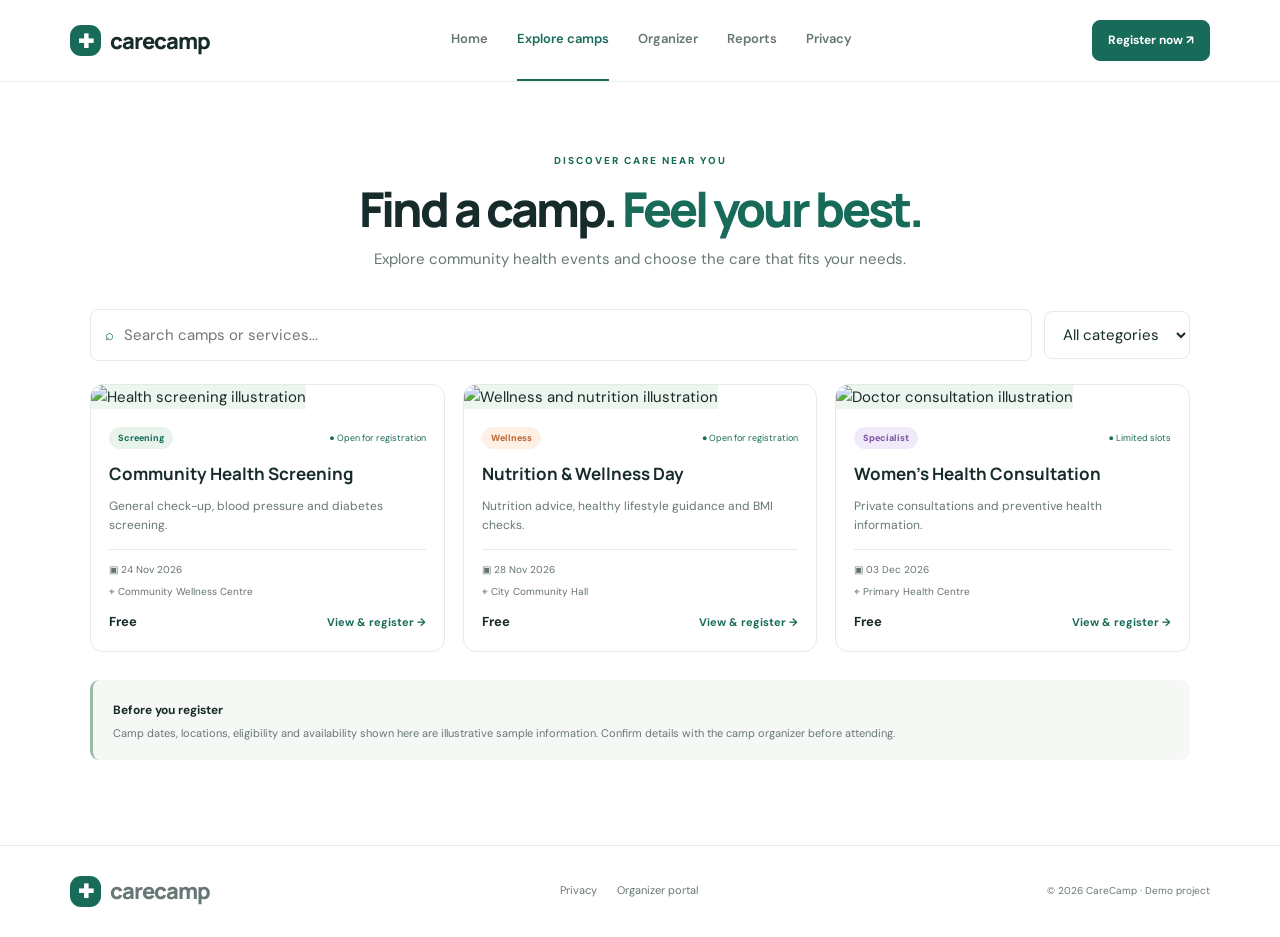
==== camps.html @ 64973202 "Add files via upload" ====
<!DOCTYPE html><html lang="en"><head><meta charset="UTF-8"><meta name="viewport" content="width=device-width, initial-scale=1.0"><title>Explore Camps — CareCamp</title><link rel="stylesheet" href="styles.css"></head><body>
<header class="site-header"><a class="brand" href="index.html"><span class="brand-mark">✚</span> carecamp</a><nav class="nav"><a href="index.html">Home</a><a class="active" href="camps.html">Explore camps</a><a href="dashboard.html">Organizer</a><a href="reports.html">Reports</a><a href="privacy.html">Privacy</a></nav><a class="btn btn-small" href="register.html">Register now ↗</a><button class="menu-toggle">☰</button></header>
<main class="page-wrap"><div class="page-intro"><span class="eyebrow">DISCOVER CARE NEAR YOU</span><h1>Find a camp. <em>Feel your best.</em></h1><p>Explore community health events and choose the care that fits your needs.</p></div>
<div class="toolbar"><label class="search-box">⌕ <input id="campSearch" placeholder="Search camps or services..."></label><select id="campFilter"><option value="all">All categories</option><option>Screening</option><option>Wellness</option><option>Specialist</option></select></div>
<div class="camp-grid" id="campGrid">
<article class="camp-card"><img src="assets/camp-screening.svg" alt="Health screening illustration"><div class="camp-content"><div class="camp-meta"><span class="tag">Screening</span><span>● Open for registration</span></div><h3>Community Health Screening</h3><p>General check-up, blood pressure and diabetes screening.</p><div class="camp-details"><span>▣ 24 Nov 2026</span><span>⌖ Community Wellness Centre</span></div><div class="camp-bottom"><b>Free</b><a class="text-link" href="register.html?camp=screening">View & register →</a></div></div></article>
<article class="camp-card"><img src="assets/camp-wellness.svg" alt="Wellness and nutrition illustration"><div class="camp-content"><div class="camp-meta"><span class="tag tag-orange">Wellness</span><span>● Open for registration</span></div><h3>Nutrition & Wellness Day</h3><p>Nutrition advice, healthy lifestyle guidance and BMI checks.</p><div class="camp-details"><span>▣ 28 Nov 2026</span><span>⌖ City Community Hall</span></div><div class="camp-bottom"><b>Free</b><a class="text-link" href="register.html?camp=wellness">View & register →</a></div></div></article>
<article class="camp-card"><img src="assets/camp-specialist.svg" alt="Doctor consultation illustration"><div class="camp-content"><div class="camp-meta"><span class="tag tag-purple">Specialist</span><span>● Limited slots</span></div><h3>Women's Health Consultation</h3><p>Private consultations and preventive health information.</p><div class="camp-details"><span>▣ 03 Dec 2026</span><span>⌖ Primary Health Centre</span></div><div class="camp-bottom"><b>Free</b><a class="text-link" href="register.html?camp=women">View & register →</a></div></div></article>
</div><div class="empty-state" id="emptyState" hidden>No camps match your search. Try another keyword.</div>
<div class="info-note"><b>Before you register</b><p>Camp dates, locations, eligibility and availability shown here are illustrative sample information. Confirm details with the camp organizer before attending.</p></div></main>
<footer class="footer"><a class="brand" href="index.html"><span class="brand-mark">✚</span> carecamp</a><div><a href="privacy.html">Privacy</a><a href="dashboard.html">Organizer portal</a></div><small>© 2026 CareCamp · Demo project</small></footer><script src="app.js"></script></body></html>
---- styles.css ----
@import url('https://fonts.googleapis.com/css2?family=DM+Sans:wght@400;500;600;700&family=Manrope:wght@400;500;600;700;800&display=swap');
:root{--ink:#172b2a;--muted:#667775;--green:#176b58;--mint:#e7f3ed;--line:#e4ebe7;--cream:#f8faf7;--orange:#f2a36f;--shadow:0 18px 55px rgba(27,59,50,.09)}
*{box-sizing:border-box}html{scroll-behavior:smooth}body{margin:0;background:#fff;color:var(--ink);font-family:'DM Sans',sans-serif;font-size:15px;line-height:1.6}a{color:inherit;text-decoration:none}button,input,select,textarea{font:inherit}.site-header{height:82px;padding:0 max(calc((100% - 1160px)/2),5.5%);display:flex;align-items:center;justify-content:space-between;border-bottom:1px solid #edf1ee;background:#fff;position:sticky;top:0;z-index:10}.brand{font:800 22px Manrope,sans-serif;letter-spacing:-1px;display:flex;align-items:center;gap:9px}.brand-mark{display:grid;place-items:center;background:var(--green);color:white;border-radius:11px;width:31px;height:31px;font-size:19px}.nav{display:flex;gap:29px;color:#657571;font-size:13px;font-weight:600}.nav a{padding:29px 0;border-bottom:2px solid transparent}.nav a:hover,.nav a.active{color:var(--green);border-color:var(--green)}.btn{display:inline-flex;align-items:center;justify-content:center;gap:18px;padding:14px 21px;background:var(--green);color:white;border:1px solid var(--green);border-radius:8px;font-weight:700;font-size:13px;transition:.2s}.btn:hover{background:#105442;transform:translateY(-1px)}.btn-small{padding:10px 15px;font-size:12px}.btn-light{background:white;color:var(--green);border-color:white}.btn-outline{background:white;color:var(--green)}.btn-wide{width:100%}.menu-toggle{display:none;background:none;border:0;font-size:23px}
.hero{max-width:1160px;margin:auto;min-height:570px;padding:75px 0 65px;display:grid;grid-template-columns:1fr 1.05fr;align-items:center;gap:50px}.hero-copy{padding:0 0 5px}.eyebrow{font-size:10px;letter-spacing:2px;color:var(--green);font-weight:800}.eyebrow i{display:inline-block;width:7px;height:7px;border-radius:50%;background:#e99c6c;margin-right:7px}.hero h1,.page-intro h1,.form-aside h1,.dash-heading h1{font:800 clamp(42px,5vw,63px)/1.08 Manrope,sans-serif;letter-spacing:-3px;margin:20px 0}.hero h1 em,.page-intro h1 em,.form-aside h1 em,.dash-heading h1 em,.section h2 em,.banner h2 em{color:var(--green);font-style:normal}.hero-copy>p{max-width:450px;color:var(--muted);font-size:16px;line-height:1.8}.hero-actions{display:flex;align-items:center;gap:25px;margin-top:30px}.text-link{color:var(--green);font-size:13px;font-weight:700}.text-link:hover{text-decoration:underline}.hero-proof{display:flex;align-items:center;gap:14px;margin-top:50px}.avatar-stack{display:flex;padding-left:5px}.avatar-stack span{width:30px;height:30px;margin-left:-5px;border:2px solid white;border-radius:50%;background:#d9eee4;display:grid;place-items:center;font-size:8px;font-weight:800;color:var(--green)}.avatar-stack span:nth-child(2){background:#f9ddc9}.avatar-stack span:nth-child(3){background:#dce4f6}.avatar-stack span:nth-child(4){background:var(--green);color:#fff}.hero-proof strong,.hero-proof small{display:block}.hero-proof strong{font-size:11px}.hero-proof small{font-size:10px;color:var(--muted)}.hero-art{position:relative;background:#edf6f0;border-radius:48% 48% 18px 18px;padding:30px 25px 0;min-height:410px;display:flex;align-items:flex-end;justify-content:center}.hero-art>img{width:100%;max-height:390px;object-fit:contain}.floating-card,.stat-pill{position:absolute;background:white;border-radius:12px;box-shadow:var(--shadow);display:flex;align-items:center;gap:10px;padding:12px 15px}.floating-card{left:-22px;top:80px}.float-icon{width:28px;height:28px;border-radius:50%;display:grid;place-items:center;background:#e3f4e9;color:var(--green);font-weight:bold}.floating-card b,.floating-card small{display:block}.floating-card b{font-size:11px}.floating-card small,.stat-pill span{font-size:9px;color:var(--muted)}.stat-pill{right:-15px;bottom:50px;display:block}.stat-pill b{font:800 22px Manrope;color:var(--green);display:block}.trust-strip{background:#f7faf7;padding:23px max(calc((100% - 1160px)/2),5.5%);display:flex;justify-content:space-between;align-items:center;color:#667775;font-size:12px}.trust-strip>span{font-size:9px;letter-spacing:1.5px;font-weight:800}.trust-strip b{color:var(--green);margin-right:7px}.section{max-width:1160px;margin:95px auto}.section-heading{display:flex;justify-content:space-between;align-items:end;margin-bottom:30px}.section h2,.banner h2{font:800 34px/1.2 Manrope;letter-spacing:-1.5px;margin:12px 0}.feature-grid{display:grid;grid-template-columns:repeat(4,1fr);gap:15px}.feature-card{padding:24px 21px 22px;border-radius:13px;min-height:245px;transition:.2s}.feature-card:hover{transform:translateY(-4px);box-shadow:var(--shadow)}.feature-green{background:#eaf4ee}.feature-peach{background:#fff1e8}.feature-blue{background:#edf2fb}.feature-lilac{background:#f3eff9}.feature-icon{width:39px;height:39px;border-radius:11px;background:#fff;display:grid;place-items:center;font-size:22px;color:var(--green);margin-bottom:23px}.card-kicker{display:block;font-size:9px;letter-spacing:1.4px;font-weight:800;color:#70817b}.feature-card h3{font:700 17px Manrope;margin:8px 0}.feature-card p{font-size:12px;color:#64736f;line-height:1.7;min-height:62px}.feature-card>b{font-size:11px;color:var(--green)}.banner{max-width:1160px;margin:0 auto 90px;background:#eaf4ee;border-radius:18px;min-height:300px;padding:45px 55px;display:flex;align-items:center;justify-content:space-between;overflow:hidden}.banner h2{font-size:38px}.banner p{color:var(--muted);font-size:13px;margin-bottom:22px}.banner>img{width:38%;max-height:250px;object-fit:contain}.footer{border-top:1px solid var(--line);padding:30px max(calc((100% - 1160px)/2),5.5%);display:flex;align-items:center;justify-content:space-between;gap:20px;color:var(--muted)}.footer p{font-size:11px}.footer div{display:flex;gap:20px;font-size:11px}.footer small{font-size:10px}.page-wrap{max-width:1100px;margin:0 auto;padding:65px 0 85px}.page-intro{text-align:center;max-width:650px;margin:0 auto 38px}.page-intro h1{font-size:48px;margin:12px 0}.page-intro p{color:var(--muted);margin:0}.toolbar,.report-toolbar{display:flex;gap:12px;justify-content:space-between;align-items:center;margin:30px 0 23px}.search-box{display:flex;align-items:center;gap:10px;border:1px solid var(--line);border-radius:8px;padding:0 14px;flex:1;color:var(--green)}.search-box input{border:0;outline:0;width:100%;padding:13px 0}.toolbar select,.report-toolbar select{padding:12px 14px;border:1px solid var(--line);border-radius:8px;background:white;color:var(--ink)}.camp-grid{display:grid;grid-template-columns:repeat(3,1fr);gap:18px}.camp-card{border:1px solid var(--line);border-radius:13px;overflow:hidden;background:white}.camp-card>img{width:100%;height:165px;object-fit:cover;background:#edf5ef}.camp-content{padding:18px}.camp-meta{display:flex;justify-content:space-between;align-items:center;font-size:9px;color:var(--green)}.tag{display:inline-block;background:#e8f3ec;color:var(--green);padding:4px 9px;border-radius:30px;font-size:9px;font-weight:800}.tag-orange{background:#fff0e5;color:#b76531}.tag-purple{background:#f1eafa;color:#7852a1}.camp-card h3{font:700 17px Manrope;margin:13px 0 5px}.camp-card p{font-size:12px;color:var(--muted);min-height:40px}.camp-details{display:grid;gap:6px;color:#64736f;font-size:10px;padding:12px 0;border-top:1px solid var(--line)}.camp-bottom{display:flex;justify-content:space-between;align-items:center}.camp-bottom b{font-size:13px}.camp-bottom .text-link{font-size:11px}.info-note{margin-top:28px;padding:17px 20px;border-radius:9px;background:#f6f8f6;border-left:3px solid #9abdaa}.info-note b{font-size:12px}.info-note p{font-size:11px;color:var(--muted);margin:4px 0 0}.empty-state{text-align:center;padding:35px;color:var(--muted)}[hidden]{display:none!important}
.form-layout{max-width:1050px;margin:0 auto;padding:65px 0 85px;display:grid;grid-template-columns:.9fr 1.1fr;gap:75px;align-items:start}.form-aside{padding-top:35px}.form-aside h1{font-size:49px}.form-aside>p{color:var(--muted);max-width:390px}.form-aside>img{width:100%;max-width:400px;display:block;margin:30px auto 15px}.aside-tip{padding:17px;background:#edf6f0;border-radius:10px;font-size:12px}.aside-tip p{color:var(--muted);font-size:11px;margin:5px 0 0}.form-panel,.slot-panel,.data-panel{border:1px solid var(--line);border-radius:14px;padding:28px;background:white;box-shadow:0 8px 30px rgba(20,50,40,.035)}.form-title{margin-bottom:22px}.step{font-size:9px;letter-spacing:1.5px;color:var(--green);font-weight:800}.form-title h2,.panel-head h2{font:700 23px Manrope;margin:7px 0 2px}.form-title p{font-size:11px;color:var(--muted);margin:0}.form-panel form>label,.two-col label{display:block;font-size:11px;font-weight:700;margin:15px 0;color:#40514c}.form-panel input:not([type=checkbox]),.form-panel select,.form-panel textarea{display:block;width:100%;margin-top:6px;padding:11px 12px;border:1px solid #dfe8e2;border-radius:7px;outline:none;font-size:12px;background:#fff;color:var(--ink)}.form-panel input:focus,.form-panel select:focus,.form-panel textarea:focus{border-color:var(--green)}.two-col{display:grid;grid-template-columns:1fr 1fr;gap:13px}.checkline{display:flex!important;align-items:flex-start;gap:9px;font-weight:500!important;line-height:1.5}.checkline input{margin-top:3px;accent-color:var(--green)}.form-foot{font-size:10px;color:var(--muted);text-align:center}.form-foot a{color:var(--green);font-weight:700}.success-message{background:#e8f5ed;color:#176b58;padding:13px;border-radius:7px;font-size:12px;margin-top:15px}
.appointment-layout{display:grid;grid-template-columns:1.5fr .8fr;gap:20px}.panel-head{display:flex;align-items:center;justify-content:space-between;margin-bottom:25px}.panel-head h2{margin-bottom:0}.slot-grid{display:grid;grid-template-columns:repeat(3,1fr);gap:12px}.slot{background:#f7faf7;border:1px solid var(--line);border-radius:8px;padding:14px 8px;color:var(--ink);font-weight:700;cursor:pointer}.slot small{display:block;font-size:9px;color:var(--green);font-weight:500}.slot:hover,.slot.selected{border-color:var(--green);background:#eaf4ee}.slot.disabled{opacity:.4;cursor:not-allowed}.slot-selection{font-size:11px;color:var(--muted);padding:20px 0}.appointment-aside{background:#f5f8f5;padding:25px;border-radius:12px}.appointment-aside h3,.privacy-side h2{font:700 20px Manrope;margin-top:0}.appointment-aside ul,.privacy-side ul{padding-left:18px;color:var(--muted);font-size:12px;line-height:2}.dash-heading{display:flex;justify-content:space-between;align-items:center;margin-bottom:30px}.dash-heading h1{font-size:42px;margin:10px 0}.dash-heading p{color:var(--muted);margin:0}.stats-grid{display:grid;grid-template-columns:repeat(4,1fr);gap:14px;margin:25px 0}.stat-card{padding:20px;border:1px solid var(--line);border-radius:11px}.stat-card span,.stat-card small{display:block;color:var(--muted);font-size:10px}.stat-card b{display:block;font:800 30px Manrope;margin:7px 0}.positive{color:var(--green)!important}.warning{color:#c47b3b!important}.dashboard-grid,.report-grid{display:grid;grid-template-columns:1.35fr 1fr;gap:17px;margin-top:18px}.data-panel{padding:23px;min-width:0}.data-panel .panel-head{margin-bottom:18px}.data-panel h2{font-size:18px}.table-wrap{overflow:auto}table{border-collapse:collapse;width:100%;font-size:10px;text-align:left}th{color:#80908a;font-size:9px;text-transform:uppercase;letter-spacing:.7px}td,th{padding:13px 9px;border-bottom:1px solid var(--line)}td:first-child{font-weight:600}.status{padding:4px 8px;border-radius:20px;font-size:9px}.status-green{background:#e8f3ec;color:var(--green)}.status-orange{background:#fff0e5;color:#b76531}.action-row{display:flex;align-items:center;gap:12px;padding:14px 0;border-bottom:1px solid var(--line)}.action-row>span{width:34px;height:34px;display:grid;place-items:center;background:#edf5ef;border-radius:8px;color:var(--green);font-size:18px}.action-row div{flex:1}.action-row b,.action-row small{display:block}.action-row b{font-size:11px}.action-row small{font-size:9px;color:var(--muted)}.action-row i{font-style:normal;color:var(--green)}.report-toolbar{justify-content:flex-end}.report-toolbar label{font-size:11px;color:var(--muted)}.bar-chart{display:grid;gap:19px;padding:10px 0}.bar-row{display:grid;grid-template-columns:120px 1fr 25px;align-items:center;gap:10px;font-size:10px}.bar-row>div{height:10px;background:#eff3ef;border-radius:20px;overflow:hidden}.bar-row i{height:100%;display:block;background:#6ca58a;border-radius:20px}.bar-row b{text-align:right}.donut-wrap{display:flex;align-items:center;justify-content:space-around;padding:15px 0}.donut{width:145px;height:145px;border-radius:50%;background:conic-gradient(#4d9674 0 86%,#f2b17f 86% 100%);display:grid;place-items:center}.donut>div{width:105px;height:105px;border-radius:50%;background:white;display:grid;place-content:center;text-align:center}.donut b{font:800 25px Manrope}.donut small{font-size:9px;color:var(--muted)}.legend{display:grid;gap:13px;font-size:10px}.legend span{display:flex;align-items:center;gap:7px}.legend b{margin-left:7px}.dot{width:8px;height:8px;border-radius:50%}.dot-green{background:#4d9674}.dot-orange{background:#f2b17f}
.privacy-layout{display:grid;grid-template-columns:1.2fr .8fr;gap:25px}.privacy-main{display:grid;gap:12px}.privacy-card{display:flex;gap:17px;padding:21px;border:1px solid var(--line);border-radius:11px}.privacy-icon{width:39px;height:39px;flex:none;border-radius:10px;background:#eaf4ee;display:grid;place-items:center;color:var(--green);font-size:20px}.privacy-card h3{font:700 15px Manrope;margin:0 0 5px}.privacy-card p{font-size:11px;color:var(--muted);margin:0}.privacy-side{background:#f4f8f4;border-radius:12px;padding:27px}.privacy-side h2{margin:9px 0}.privacy-side>p{font-size:12px;color:var(--muted)}
@media(max-width:1200px){.hero,.section,.banner,.page-wrap,.form-layout{margin-left:5.5%;margin-right:5.5%}.footer{padding-left:5.5%;padding-right:5.5%}}
@media(max-width:800px){.site-header{height:70px}.nav{display:none;position:absolute;top:69px;left:0;right:0;background:white;padding:10px 6%;box-shadow:var(--shadow);flex-direction:column;gap:0}.nav.nav-open{display:flex}.nav a{padding:10px;border:0}.site-header>.btn{margin-left:auto;margin-right:12px}.menu-toggle{display:block}.hero{grid-template-columns:1fr;padding-top:50px;gap:35px}.hero-art{max-width:550px;width:100%;margin:auto}.trust-strip{flex-wrap:wrap;gap:15px}.trust-strip>span{width:100%}.feature-grid{grid-template-columns:repeat(2,1fr)}.camp-grid{grid-template-columns:repeat(2,1fr)}.form-layout{grid-template-columns:1fr;gap:25px}.form-aside{padding-top:0}.form-aside>img{max-width:300px}.form-aside h1{font-size:42px}.dashboard-grid,.report-grid,.privacy-layout{grid-template-columns:1fr}.stats-grid{grid-template-columns:repeat(2,1fr)}.appointment-layout{grid-template-columns:1fr}.banner{padding:35px}.banner>img{width:35%}.footer{flex-wrap:wrap}}
@media(max-width:540px){.site-header{padding:0 5%}.site-header>.btn{display:none}.hero,.section,.banner,.page-wrap,.form-layout{margin-left:5%;margin-right:5%}.hero h1{font-size:44px}.hero-art{min-height:280px}.floating-card{left:-7px;top:35px}.stat-pill{right:-5px;bottom:25px}.trust-strip{padding:20px 5%;font-size:10px}.section{margin-top:65px;margin-bottom:65px}.section-heading{align-items:flex-start;gap:15px;flex-direction:column}.section h2{font-size:29px}.feature-grid,.camp-grid{grid-template-columns:1fr}.feature-card{min-height:0}.feature-card p{min-height:0}.banner{padding:28px;display:block}.banner h2{font-size:32px}.banner>img{width:75%;display:block;margin:20px auto 0}.footer{padding:25px 5%;display:grid;grid-template-columns:1fr 1fr}.footer p{grid-column:1/-1;grid-row:2}.footer div{grid-column:1/-1;grid-row:3;flex-wrap:wrap}.footer small{grid-column:1/-1}.page-wrap{padding-top:45px}.page-intro h1{font-size:39px}.toolbar{flex-direction:column;align-items:stretch}.toolbar select{width:100%}.form-panel{padding:21px}.two-col{grid-template-columns:1fr}.slot-grid{grid-template-columns:repeat(2,1fr)}.dash-heading{display:block}.dash-heading .btn{margin-top:18px}.dash-heading h1{font-size:35px}.stats-grid{gap:9px}.stat-card{padding:14px}.stat-card b{font-size:25px}.bar-row{grid-template-columns:95px 1fr 22px}.donut-wrap{gap:15px}.report-toolbar{justify-content:space-between}.privacy-card{padding:16px}}
@media print{.site-header,.footer,.report-toolbar .btn{display:none!important}.page-wrap{padding:0;margin:0 auto}.data-panel,.stat-card{break-inside:avoid}}
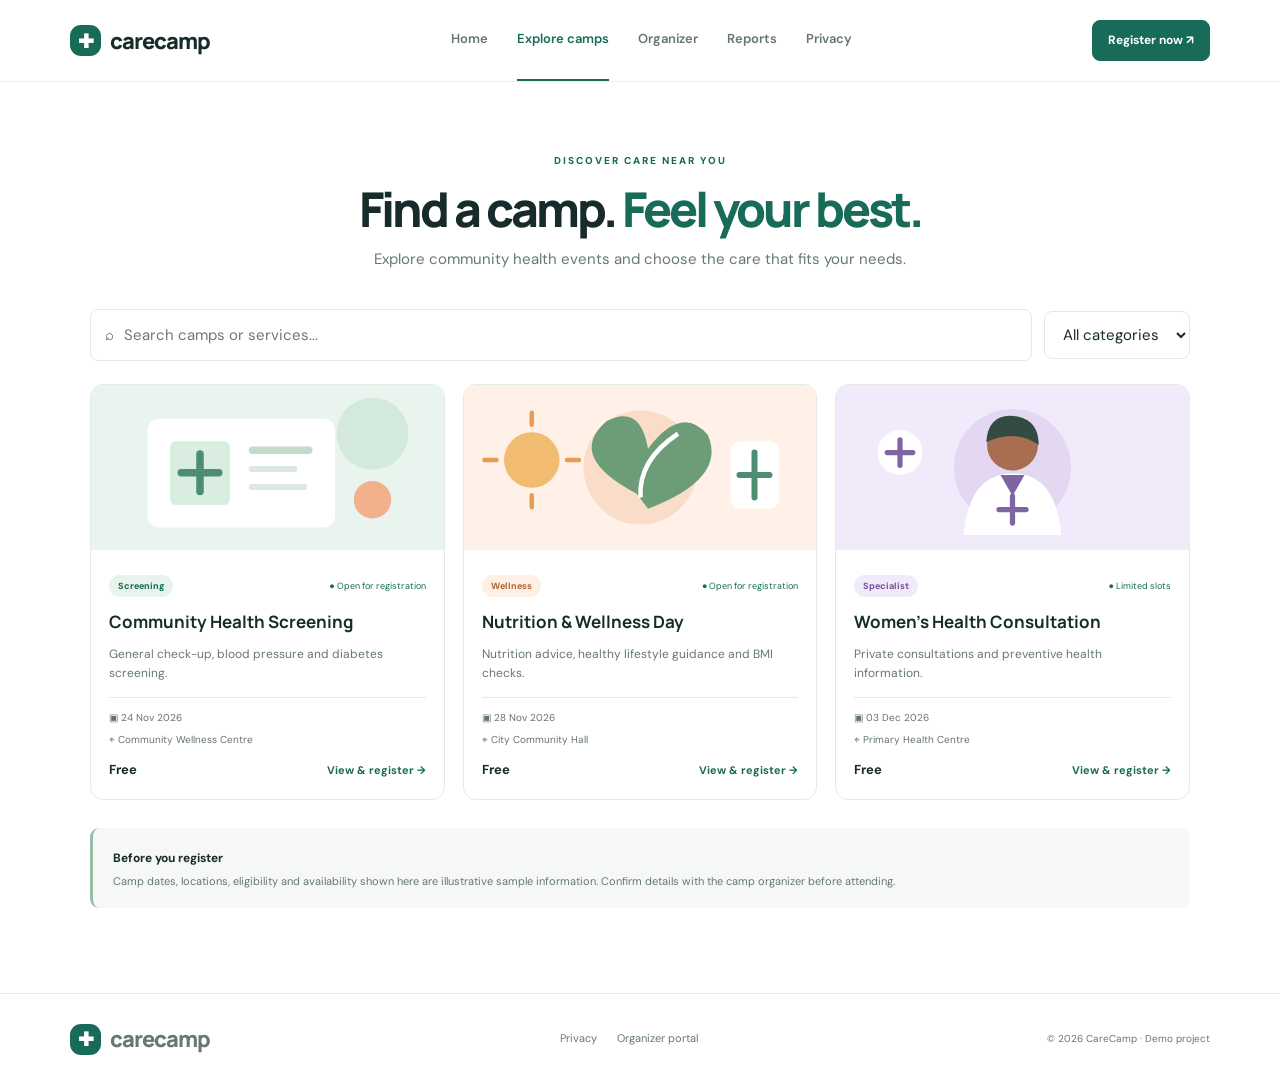
==== commit 13981adf: "Update camps.html" ====
--- a/camps.html
+++ b/camps.html
@@ -3,9 +3,9 @@
 <main class="page-wrap"><div class="page-intro"><span class="eyebrow">DISCOVER CARE NEAR YOU</span><h1>Find a camp. <em>Feel your best.</em></h1><p>Explore community health events and choose the care that fits your needs.</p></div>
 <div class="toolbar"><label class="search-box">⌕ <input id="campSearch" placeholder="Search camps or services..."></label><select id="campFilter"><option value="all">All categories</option><option>Screening</option><option>Wellness</option><option>Specialist</option></select></div>
 <div class="camp-grid" id="campGrid">
-<article class="camp-card"><img src="assets/camp-screening.svg" alt="Health screening illustration"><div class="camp-content"><div class="camp-meta"><span class="tag">Screening</span><span>● Open for registration</span></div><h3>Community Health Screening</h3><p>General check-up, blood pressure and diabetes screening.</p><div class="camp-details"><span>▣ 24 Nov 2026</span><span>⌖ Community Wellness Centre</span></div><div class="camp-bottom"><b>Free</b><a class="text-link" href="register.html?camp=screening">View & register →</a></div></div></article>
-<article class="camp-card"><img src="assets/camp-wellness.svg" alt="Wellness and nutrition illustration"><div class="camp-content"><div class="camp-meta"><span class="tag tag-orange">Wellness</span><span>● Open for registration</span></div><h3>Nutrition & Wellness Day</h3><p>Nutrition advice, healthy lifestyle guidance and BMI checks.</p><div class="camp-details"><span>▣ 28 Nov 2026</span><span>⌖ City Community Hall</span></div><div class="camp-bottom"><b>Free</b><a class="text-link" href="register.html?camp=wellness">View & register →</a></div></div></article>
-<article class="camp-card"><img src="assets/camp-specialist.svg" alt="Doctor consultation illustration"><div class="camp-content"><div class="camp-meta"><span class="tag tag-purple">Specialist</span><span>● Limited slots</span></div><h3>Women's Health Consultation</h3><p>Private consultations and preventive health information.</p><div class="camp-details"><span>▣ 03 Dec 2026</span><span>⌖ Primary Health Centre</span></div><div class="camp-bottom"><b>Free</b><a class="text-link" href="register.html?camp=women">View & register →</a></div></div></article>
+<article class="camp-card"><img src="camp-screening.svg" alt="Health screening illustration"><div class="camp-content"><div class="camp-meta"><span class="tag">Screening</span><span>● Open for registration</span></div><h3>Community Health Screening</h3><p>General check-up, blood pressure and diabetes screening.</p><div class="camp-details"><span>▣ 24 Nov 2026</span><span>⌖ Community Wellness Centre</span></div><div class="camp-bottom"><b>Free</b><a class="text-link" href="register.html?camp=screening">View & register →</a></div></div></article>
+<article class="camp-card"><img src="camp-wellness.svg" alt="Wellness and nutrition illustration"><div class="camp-content"><div class="camp-meta"><span class="tag tag-orange">Wellness</span><span>● Open for registration</span></div><h3>Nutrition & Wellness Day</h3><p>Nutrition advice, healthy lifestyle guidance and BMI checks.</p><div class="camp-details"><span>▣ 28 Nov 2026</span><span>⌖ City Community Hall</span></div><div class="camp-bottom"><b>Free</b><a class="text-link" href="register.html?camp=wellness">View & register →</a></div></div></article>
+<article class="camp-card"><img src="camp-specialist.svg" alt="Doctor consultation illustration"><div class="camp-content"><div class="camp-meta"><span class="tag tag-purple">Specialist</span><span>● Limited slots</span></div><h3>Women's Health Consultation</h3><p>Private consultations and preventive health information.</p><div class="camp-details"><span>▣ 03 Dec 2026</span><span>⌖ Primary Health Centre</span></div><div class="camp-bottom"><b>Free</b><a class="text-link" href="register.html?camp=women">View & register →</a></div></div></article>
 </div><div class="empty-state" id="emptyState" hidden>No camps match your search. Try another keyword.</div>
 <div class="info-note"><b>Before you register</b><p>Camp dates, locations, eligibility and availability shown here are illustrative sample information. Confirm details with the camp organizer before attending.</p></div></main>
-<footer class="footer"><a class="brand" href="index.html"><span class="brand-mark">✚</span> carecamp</a><div><a href="privacy.html">Privacy</a><a href="dashboard.html">Organizer portal</a></div><small>© 2026 CareCamp · Demo project</small></footer><script src="app.js"></script></body></html>+<footer class="footer"><a class="brand" href="index.html"><span class="brand-mark">✚</span> carecamp</a><div><a href="privacy.html">Privacy</a><a href="dashboard.html">Organizer portal</a></div><small>© 2026 CareCamp · Demo project</small></footer><script src="app.js"></script></body></html>
